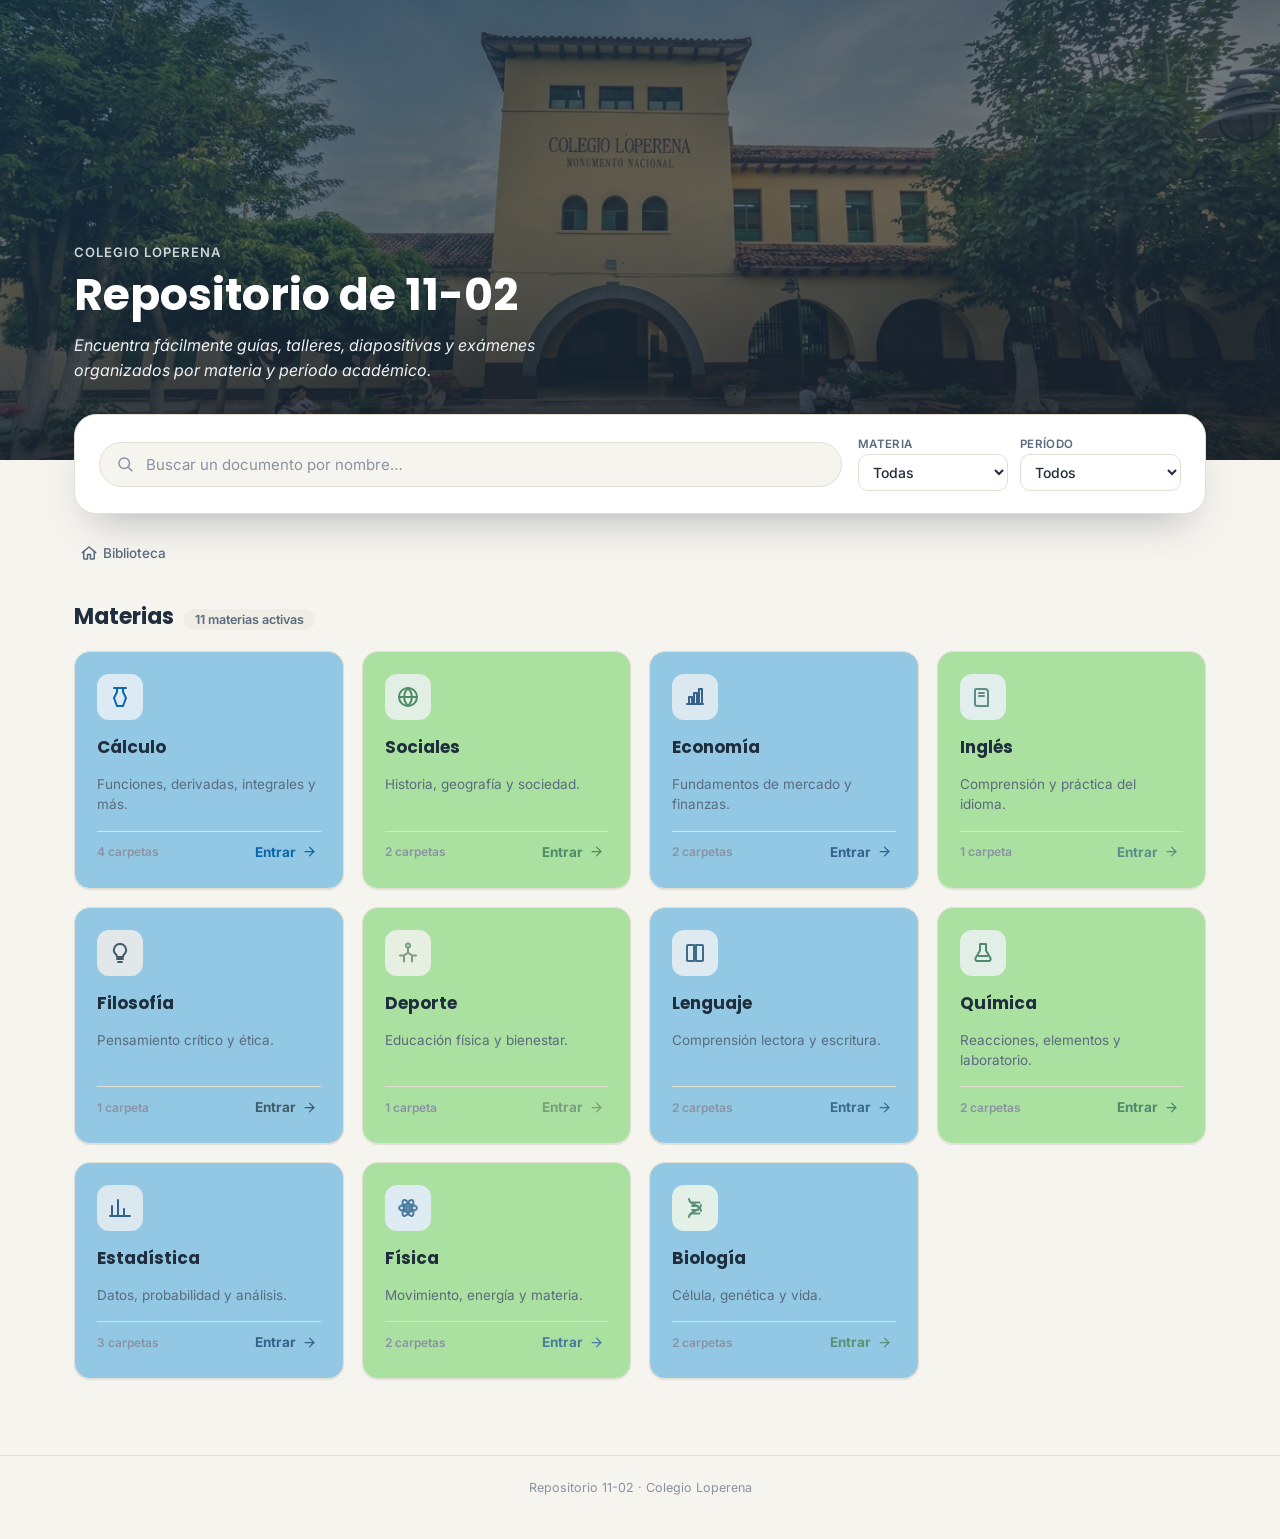
==== index.html @ 890eb3cd "Primera versión de la biblioteca" ====
<!DOCTYPE html>
<html lang="es">
<head>
<meta charset="UTF-8">
<meta name="viewport" content="width=device-width, initial-scale=1.0">
<title>Biblioteca Digital de 11-02</title>
<meta name="description" content="Biblioteca digital del curso: guías, talleres, diapositivas y exámenes organizados por materia y período.">
<link rel="preconnect" href="https://fonts.googleapis.com">
<link rel="preconnect" href="https://fonts.gstatic.com" crossorigin>
<link href="https://fonts.googleapis.com/css2?family=Poppins:wght@500;600;700&family=Inter:wght@400;500;600;700&display=swap" rel="stylesheet">
<link rel="stylesheet" href="css/styles.css">
</head>
<body>

<!-- =====================================================
     HERO / PORTADA
     La imagen se referencia en assets/img/colegio.jpg
     Mientras no exista, se ve un degradado institucional de reemplazo.
====================================================== -->
<header class="hero">
  <div class="hero-media" aria-hidden="true"></div>
  <div class="hero-overlay"></div>
  <div class="hero-content">
    <p class="hero-eyebrow">Colegio Loperena</p>
    <h1>Repositorio de 11-02</h1>
    <p class="hero-subtitle">Encuentra fácilmente guías, talleres, diapositivas y exámenes organizados por materia y período académico.</p>
  </div>
</header>

<!-- Panel de búsqueda flotante, sobrepuesto al borde del hero -->
<div class="wrap">
  <section class="search-panel" aria-label="Buscar documentos">
    <div class="search-field">
      <svg class="ic" viewBox="0 0 24 24"><circle cx="11" cy="11" r="7"/><line x1="21" y1="21" x2="16.3" y2="16.3"/></svg>
      <input type="text" id="searchInput" placeholder="Buscar un documento por nombre…" autocomplete="off">
      <button id="clearSearch" class="icon-btn hidden" title="Limpiar búsqueda" aria-label="Limpiar búsqueda">
        <svg class="ic" viewBox="0 0 24 24"><line x1="18" y1="6" x2="6" y2="18"/><line x1="6" y1="6" x2="18" y2="18"/></svg>
      </button>
    </div>

    <div class="search-filters">
      <label class="filter-select">
        <span>Materia</span>
        <select id="filterSubject">
          <option value="">Todas</option>
        </select>
      </label>
      <label class="filter-select">
        <span>Período</span>
        <select id="filterPeriod">
          <option value="">Todos</option>
        </select>
      </label>
      <button id="resetFilters" class="btn-ghost small hidden">Limpiar filtros</button>
    </div>
  </section>

  <!-- =====================================================
       MIGAS DE PAN
  ====================================================== -->
  <nav class="breadcrumb" id="breadcrumb" aria-label="Ruta de navegación"></nav>

  <!-- =====================================================
       VISTA: RESULTADOS DE BÚSQUEDA / FILTROS
  ====================================================== -->
  <section id="view-results" class="view">
    <div class="section-title">
      <h2>Resultados</h2>
      <span class="count" id="resultsCount"></span>
    </div>
    <div class="doc-grid" id="resultsGrid"></div>
  </section>

  <!-- =====================================================
       VISTA: PÁGINA PRINCIPAL (materias)
  ====================================================== -->
  <section id="view-home" class="view active">
    <div class="section-title">
      <h2>Materias</h2>
      <span class="count" id="subjectCount"></span>
    </div>
    <div class="subject-grid" id="subjectGrid"></div>
  </section>

  <!-- =====================================================
       VISTA: MATERIA (carpetas)
  ====================================================== -->
  <section id="view-subject" class="view">
    <button class="btn-back" id="backFromSubject">
      <svg class="ic" viewBox="0 0 24 24"><line x1="19" y1="12" x2="5" y2="12"/><polyline points="12 19 5 12 12 5"/></svg>
      Volver
    </button>
    <div class="entity-header">
      <div class="entity-icon" id="subjectIcon"></div>
      <div>
        <h2 id="subjectName"></h2>
        <p class="entity-desc" id="subjectDesc"></p>
      </div>
    </div>
    <div class="section-title small">
      <h3>Carpetas</h3>
      <span class="count" id="folderCount"></span>
    </div>
    <div class="folder-grid" id="folderGrid"></div>
  </section>

  <!-- =====================================================
       VISTA: CARPETA (períodos + documentos)
  ====================================================== -->
  <section id="view-folder" class="view">
    <button class="btn-back" id="backFromFolder">
      <svg class="ic" viewBox="0 0 24 24"><line x1="19" y1="12" x2="5" y2="12"/><polyline points="12 19 5 12 12 5"/></svg>
      Volver
    </button>
    <div class="entity-header">
      <div class="entity-icon" id="folderIcon"></div>
      <div>
        <h2 id="folderTitle"></h2>
        <p class="entity-desc" id="folderSubtitle"></p>
      </div>
    </div>

    <div class="period-tabs" id="periodTabs" role="tablist"></div>
    <div class="doc-grid" id="docGrid"></div>
  </section>
</div>

<footer class="site-footer">
  <div class="wrap">
    <p>Repositorio 11-02 · Colegio Loperena</p>
  </div>
</footer>

<script src="js/app.js"></script>
</body>
</html>
---- css/styles.css ----
/* =====================================================================
   BIBLIOTECA DIGITAL 11-02 — Colegio Loperena
   Hoja de estilos — organizada por secciones para fácil mantenimiento
   ===================================================================== */

/* ---------- 1. TOKENS ---------- */
:root{
  /* paleta institucional: azules, verdes, beige, blanco */
  --bg:            #F6F4EF;
  --surface:       #FFFFFF;
  --surface-soft:  #EFEDE4;
  --line:          #E3DFD3;

  --ink:           #1F2D3D;
  --ink-soft:      #5B6B7F;
  --ink-faint:     #8A93A3;

  --primary:       #2F6690;
  --primary-dark:  #234A69;
  --primary-tint:  #DCEAF3;

  --accent-green:  #4E8B67;
  --accent-green-tint: #E1EFE5;

  --current:       #C77D2C;
  --current-tint:  #F7E7D3;

  --radius-lg: 22px;
  --radius-md: 16px;
  --radius-sm: 10px;

  --shadow-sm: 0 1px 2px rgba(31,45,61,.06), 0 1px 0 rgba(31,45,61,.04);
  --shadow-md: 0 10px 24px -14px rgba(31,45,61,.28);
  --shadow-lg: 0 22px 44px -20px rgba(31,45,61,.35);

  --font-display:'Poppins', system-ui, sans-serif;
  --font-body:'Inter', system-ui, sans-serif;
}

*{ box-sizing:border-box; }
html{ scroll-behavior:smooth; }
body{
  margin:0;
  background:var(--bg);
  color:var(--ink);
  font-family:var(--font-body);
  -webkit-font-smoothing:antialiased;
}
h1,h2,h3,h4{ font-family:var(--font-display); margin:0; }
p{ margin:0; }
button{ font-family:inherit; cursor:pointer; }
a{ color:inherit; }
ul{ list-style:none; margin:0; padding:0; }
:focus-visible{ outline:3px solid var(--primary); outline-offset:2px; border-radius:6px; }
@media (prefers-reduced-motion: reduce){
  *{ animation-duration:.001ms !important; transition-duration:.001ms !important; }
}

.wrap{ max-width:1180px; margin:0 auto; padding:0 24px; }
.ic{ width:18px; height:18px; fill:none; stroke:currentColor; stroke-width:2; stroke-linecap:round; stroke-linejoin:round; flex-shrink:0; }
.hidden{ display:none !important; }

/* ---------- 2. HERO / PORTADA ---------- */
.hero{
  position:relative;
  min-height:clamp(320px, 42vw, 460px);
  display:flex;
  align-items:flex-end;
  overflow:hidden;
  isolation:isolate;
}
.hero-media{
  position:absolute; inset:0;
  z-index:0;
  background-image:
    linear-gradient(160deg, rgba(35,74,105,.55) 0%, rgba(31,45,61,.72) 100%),
    url('../assets/img/colegio.jpg');
  background-size:cover;
  background-position:center;
  /* Degradado institucional de respaldo mientras se agrega la foto real */
  background-color:#2C4A61;
  background-image:
    linear-gradient(160deg, rgba(35,74,105,.55) 0%, rgba(31,45,61,.72) 100%),
    url('../assets/img/colegio.jpg'),
    linear-gradient(135deg, #234A69 0%, #2F6690 45%, #4E8B67 100%);
}
.hero-overlay{
  position:absolute; inset:0; z-index:1;
  background:linear-gradient(to top, rgba(20,28,38,.55), rgba(20,28,38,0) 55%);
}
.hero-content{
  position:relative; z-index:2;
  max-width:1180px;
  margin:0 auto;
  padding:0 24px 76px;
  width:100%;
  color:#fff;
}
.hero-eyebrow{
  font-family:var(--font-body);
  font-weight:600;
  font-size:13px;
  letter-spacing:.08em;
  text-transform:uppercase;
  color:#EAF1F7;
  opacity:.85;
  margin-bottom:10px;
}
.hero h1{
  font-size:clamp(28px, 4.4vw, 44px);
  font-weight:700;
  line-height:1.12;
  margin-bottom:14px;
}
.hero-subtitle{
  max-width:560px;
  font-size:16px;
  line-height:1.6;
  color:#EDF1F5;
  font-style:italic;
  font-weight:400;
}

/* ---------- 3. PANEL DE BÚSQUEDA (flotante sobre el hero) ---------- */
.search-panel{
  position:relative;
  z-index:3;
  margin-top:-46px;
  background:var(--surface);
  border-radius:var(--radius-lg);
  box-shadow:var(--shadow-lg);
  border:1px solid var(--line);
  padding:22px 24px;
  display:flex;
  flex-wrap:wrap;
  gap:16px;
  align-items:center;
}
.search-field{
  flex:1 1 280px;
  display:flex; align-items:center; gap:10px;
  background:var(--bg);
  border:1.5px solid var(--line);
  border-radius:999px;
  padding:11px 16px;
  transition:border-color .18s ease, box-shadow .18s ease;
}
.search-field:focus-within{
  border-color:var(--primary);
  box-shadow:0 0 0 4px var(--primary-tint);
}
.search-field .ic{ color:var(--ink-faint); }
.search-field input{
  flex:1;
  border:none; outline:none; background:transparent;
  font-family:var(--font-body); font-size:15px; color:var(--ink);
}
.search-field input::placeholder{ color:var(--ink-faint); }

.search-filters{
  display:flex; align-items:center; gap:12px; flex-wrap:wrap;
}
.filter-select{
  display:flex; flex-direction:column; gap:3px;
  font-size:11.5px; font-weight:600; color:var(--ink-soft);
  text-transform:uppercase; letter-spacing:.03em;
}
.filter-select select{
  font-family:var(--font-body);
  font-size:14px; font-weight:500; color:var(--ink);
  background:var(--surface);
  border:1.5px solid var(--line);
  border-radius:var(--radius-sm);
  padding:8px 10px;
  min-width:150px;
  cursor:pointer;
  transition:border-color .18s ease;
}
.filter-select select:hover{ border-color:var(--primary); }

.icon-btn{
  border:none; background:var(--surface-soft); color:var(--ink-soft);
  width:30px; height:30px; border-radius:50%;
  display:flex; align-items:center; justify-content:center;
  transition:background .15s ease, color .15s ease;
}
.icon-btn:hover{ background:var(--primary-tint); color:var(--primary-dark); }

.btn-ghost{
  border:1.5px solid var(--line);
  background:transparent;
  color:var(--ink-soft);
  border-radius:999px;
  padding:9px 16px;
  font-size:13.5px;
  font-weight:600;
  transition:all .18s ease;
}
.btn-ghost:hover{ border-color:var(--primary); color:var(--primary-dark); background:var(--primary-tint); }
.btn-ghost.small{ padding:7px 14px; font-size:13px; }

/* ---------- 4. MIGAS DE PAN ---------- */
.breadcrumb{
  display:flex; align-items:center; flex-wrap:wrap; gap:6px;
  font-size:13.5px; color:var(--ink-soft);
  margin:26px 0 6px;
  min-height:20px;
}
.breadcrumb button{
  display:flex; align-items:center; gap:5px;
  background:none; border:none; color:var(--ink-soft);
  font-family:var(--font-body); font-size:13.5px; font-weight:500;
  padding:4px 6px; border-radius:8px;
  transition:background .15s ease, color .15s ease;
}
.breadcrumb button:hover{ background:var(--surface-soft); color:var(--ink); }
.breadcrumb .crumb-current{ color:var(--ink); font-weight:700; }
.breadcrumb .sep{ color:var(--ink-faint); display:flex; }
.breadcrumb .sep .ic{ width:14px; height:14px; }

/* ---------- 5. TÍTULOS DE SECCIÓN ---------- */
.section-title{
  display:flex; align-items:baseline; gap:10px;
  margin:34px 0 18px;
}
.section-title.small{ margin:30px 0 14px; }
.section-title h2{ font-size:22px; font-weight:700; }
.section-title h3{ font-size:17px; font-weight:700; }
.section-title .count{
  font-size:12.5px; font-weight:600; color:var(--ink-soft);
  background:var(--surface-soft); padding:3px 11px; border-radius:999px;
}

/* ---------- 6. VISTAS (SPA) ---------- */
.view{ display:none; }
.view.active{ display:block; }

/* ---------- 7. TARJETAS DE MATERIA ---------- */
.subject-grid{
  display:grid;
  grid-template-columns:repeat(auto-fill, minmax(250px,1fr));
  gap:18px;
  padding-bottom:12px;
}
.subject-card{
  position:relative;
  background:var(--card-bg);
  border:1px solid var(--line);
  border-radius:var(--radius-md);
  padding:22px;
  display:flex; flex-direction:column; gap:14px;
  box-shadow:var(--shadow-sm);
  transition:transform .2s cubic-bezier(.2,.8,.3,1), box-shadow .2s ease, border-color .2s ease;
}
.subject-card:hover{
  transform:translateY(-4px);
  box-shadow:var(--shadow-md);
  border-color:var(--card-tint, var(--primary));
}
.subject-card .sc-icon{
  width:46px; height:46px;
  border-radius:12px;
  display:flex; align-items:center; justify-content:center;
  background:var(--card-tint-bg, var(--primary-tint));
  color:var(--card-tint, var(--primary));
}
.subject-card .sc-icon .ic{ width:24px; height:24px; }
.subject-card h3{ font-size:17px; font-weight:700; }
.subject-card .sc-desc{ font-size:13.5px; color:var(--ink-soft); line-height:1.5; flex:1; }
.subject-card .sc-footer{
  display:flex; align-items:center; justify-content:space-between;
  padding-top:6px; border-top:1px solid var(--line);
  margin-top:2px;
}
.sc-count{ font-size:12px; color:var(--ink-faint); font-weight:600; }
.btn-enter{
  display:flex; align-items:center; gap:6px;
  background:none; border:none;
  font-size:13.5px; font-weight:700; color:var(--card-tint, var(--primary));
  padding:6px 4px;
  transition:gap .18s ease;
}
.btn-enter:hover{ gap:10px; }
.btn-enter .ic{ width:15px; height:15px; }

/* Tarjetas azules */
.subject-card:nth-child(odd){
    --card-bg:#92c8e3;
}

/* Tarjetas verdes */
.subject-card:nth-child(even){
    --card-bg:#9dde93da;
}

/* ---------- 8. ENCABEZADO DE ENTIDAD (materia / carpeta) ---------- */
.btn-back{
  display:inline-flex; align-items:center; gap:7px;
  background:var(--surface); border:1.5px solid var(--line);
  border-radius:999px; padding:8px 16px 8px 12px;
  font-size:13.5px; font-weight:600; color:var(--ink-soft);
  margin-top:6px;
  transition:all .18s ease;
}
.btn-back:hover{ border-color:var(--primary); color:var(--primary-dark); background:var(--primary-tint); }

.entity-header{
  display:flex; align-items:center; gap:16px;
  margin:20px 0 4px;
}
.entity-icon{
  width:58px; height:58px; border-radius:16px;
  display:flex; align-items:center; justify-content:center;
  background:var(--card-tint-bg, var(--primary-tint));
  color:var(--card-tint, var(--primary));
  flex-shrink:0;
}
.entity-icon .ic{ width:28px; height:28px; }
.entity-header h2{ font-size:25px; font-weight:700; }
.entity-desc{ font-size:13.5px; color:var(--ink-soft); margin-top:3px; }

/* ---------- 9. CARPETAS ---------- */
.folder-grid{
  display:grid;
  grid-template-columns:repeat(auto-fill, minmax(210px,1fr));
  gap:16px;
}
.folder-card{
  display:flex; align-items:center; gap:14px;
  background:var(--surface);
  border:1px solid var(--line);
  border-radius:var(--radius-md);
  padding:18px;
  transition:transform .18s ease, box-shadow .18s ease, border-color .18s ease;
}
.folder-card:hover{
  transform:translateY(-3px);
  box-shadow:var(--shadow-md);
  border-color:var(--card-tint, var(--primary));
}
.folder-card .fc-icon{
  width:42px; height:42px; border-radius:11px;
  display:flex; align-items:center; justify-content:center;
  background:var(--card-tint-bg, var(--primary-tint));
  color:var(--card-tint, var(--primary));
  flex-shrink:0;
}
.folder-card .fc-icon .ic{ width:21px; height:21px; }
.folder-card .fc-name{ font-size:15px; font-weight:700; text-align:left; }
.folder-card .fc-count{ font-size:12px; color:var(--ink-faint); margin-top:2px; }

/* ---------- 10. PESTAÑAS DE PERÍODO ---------- */
.period-tabs{
  display:flex; gap:8px; flex-wrap:wrap;
  margin:24px 0 22px;
}
.period-tab{
  position:relative;
  display:flex; align-items:center; gap:8px;
  background:var(--surface);
  border:1.5px solid var(--line);
  border-radius:999px;
  padding:9px 16px;
  font-weight:600; font-size:13.5px; color:var(--ink-soft);
  transition:all .18s ease;
}
.period-tab .badge{
  font-size:11px; font-weight:700;
  background:var(--surface-soft); color:var(--ink-soft);
  border-radius:999px; padding:1px 7px;
}
.period-tab.active{
  background:var(--primary); border-color:var(--primary); color:#fff;
}
.period-tab.active .badge{ background:rgba(255,255,255,.22); color:#fff; }
.period-tab.is-current:not(.active){ border-color:var(--current); color:var(--current); }
.period-tab.is-current:not(.active) .badge{ background:var(--current-tint); color:var(--current); }
.period-tab .tag-current{
  font-size:10px; font-weight:700; text-transform:uppercase; letter-spacing:.03em;
  background:var(--current); color:#5f8b4d; border-radius:999px; padding:2px 7px;
}
.period-tab.active .tag-current{ background:rgba(255,255,255,.25); }

/* ---------- 11. TARJETAS DE DOCUMENTO ---------- */
.doc-grid{
  display:grid;
  grid-template-columns:repeat(auto-fill, minmax(270px,1fr));
  gap:14px;
}
.doc-card{
  display:flex; flex-direction:column; gap:12px;
  background:var(--surface);
  border:1px solid var(--line);
  border-radius:var(--radius-md);
  padding:18px;
  transition:box-shadow .18s ease, border-color .18s ease;
}
.doc-card:hover{ box-shadow:var(--shadow-md); border-color:var(--primary); }
.doc-top{ display:flex; align-items:flex-start; gap:12px; }
.doc-pdf-icon{
  width:38px; height:38px; border-radius:10px;
  background:#FBEAE8; color:#C24A3B;
  display:flex; align-items:center; justify-content:center;
  flex-shrink:0;
}
.doc-pdf-icon .ic{ width:19px; height:19px; }
.doc-title{ font-size:14.5px; font-weight:700; line-height:1.35; }
.doc-meta-list{
  display:flex; flex-wrap:wrap; gap:6px 10px;
  font-size:12px; color:var(--ink-soft);
}
.doc-meta-list span{ display:flex; align-items:center; gap:4px; }
.doc-meta-list .ic{ width:13px; height:13px; color:var(--ink-faint); }
.doc-actions{ display:flex; gap:8px; margin-top:2px; }
.doc-btn{
  flex:1;
  display:flex; align-items:center; justify-content:center; gap:6px;
  border:1.5px solid var(--line);
  background:var(--surface);
  border-radius:var(--radius-sm);
  padding:9px 10px;
  font-size:13px; font-weight:700; color:var(--ink);
  text-decoration:none;
  transition:all .16s ease;
}
.doc-btn .ic{ width:15px; height:15px; }
.doc-btn.primary{ background:var(--primary); border-color:var(--primary); color:#fff; }
.doc-btn.primary:hover{ background:var(--primary-dark); }
.doc-btn:not(.primary):hover{ border-color:var(--primary); color:var(--primary-dark); background:var(--primary-tint); }

/* ---------- 12. ESTADO VACÍO ---------- */
.empty-state{
  grid-column:1 / -1;
  border:1.5px dashed var(--line);
  border-radius:var(--radius-md);
  padding:38px 20px;
  text-align:center;
  color:var(--ink-soft);
  font-size:14px;
  line-height:1.6;
  background:var(--surface-soft);
}
.empty-state .ee-icon{
  width:34px; height:34px; margin:0 auto 10px;
  color:var(--ink-faint);
}

/* ---------- 13. PIE DE PÁGINA ---------- */
.site-footer{
  margin-top:64px;
  padding:24px 0 44px;
  border-top:1px solid var(--line);
  color:var(--ink-faint);
  font-size:12.5px;
  text-align:center;
}

/* ---------- 14. RESPONSIVE ---------- */
@media (max-width:720px){
  .search-panel{ flex-direction:column; align-items:stretch; padding:18px; }
  .search-filters{ justify-content:space-between; }
  .filter-select select{ min-width:0; width:100%; }
  .hero-content{ padding-bottom:64px; }
}
@media (max-width:480px){
  .doc-actions{ flex-direction:column; }
  .subject-grid, .folder-grid, .doc-grid{ grid-template-columns:1fr; }
}
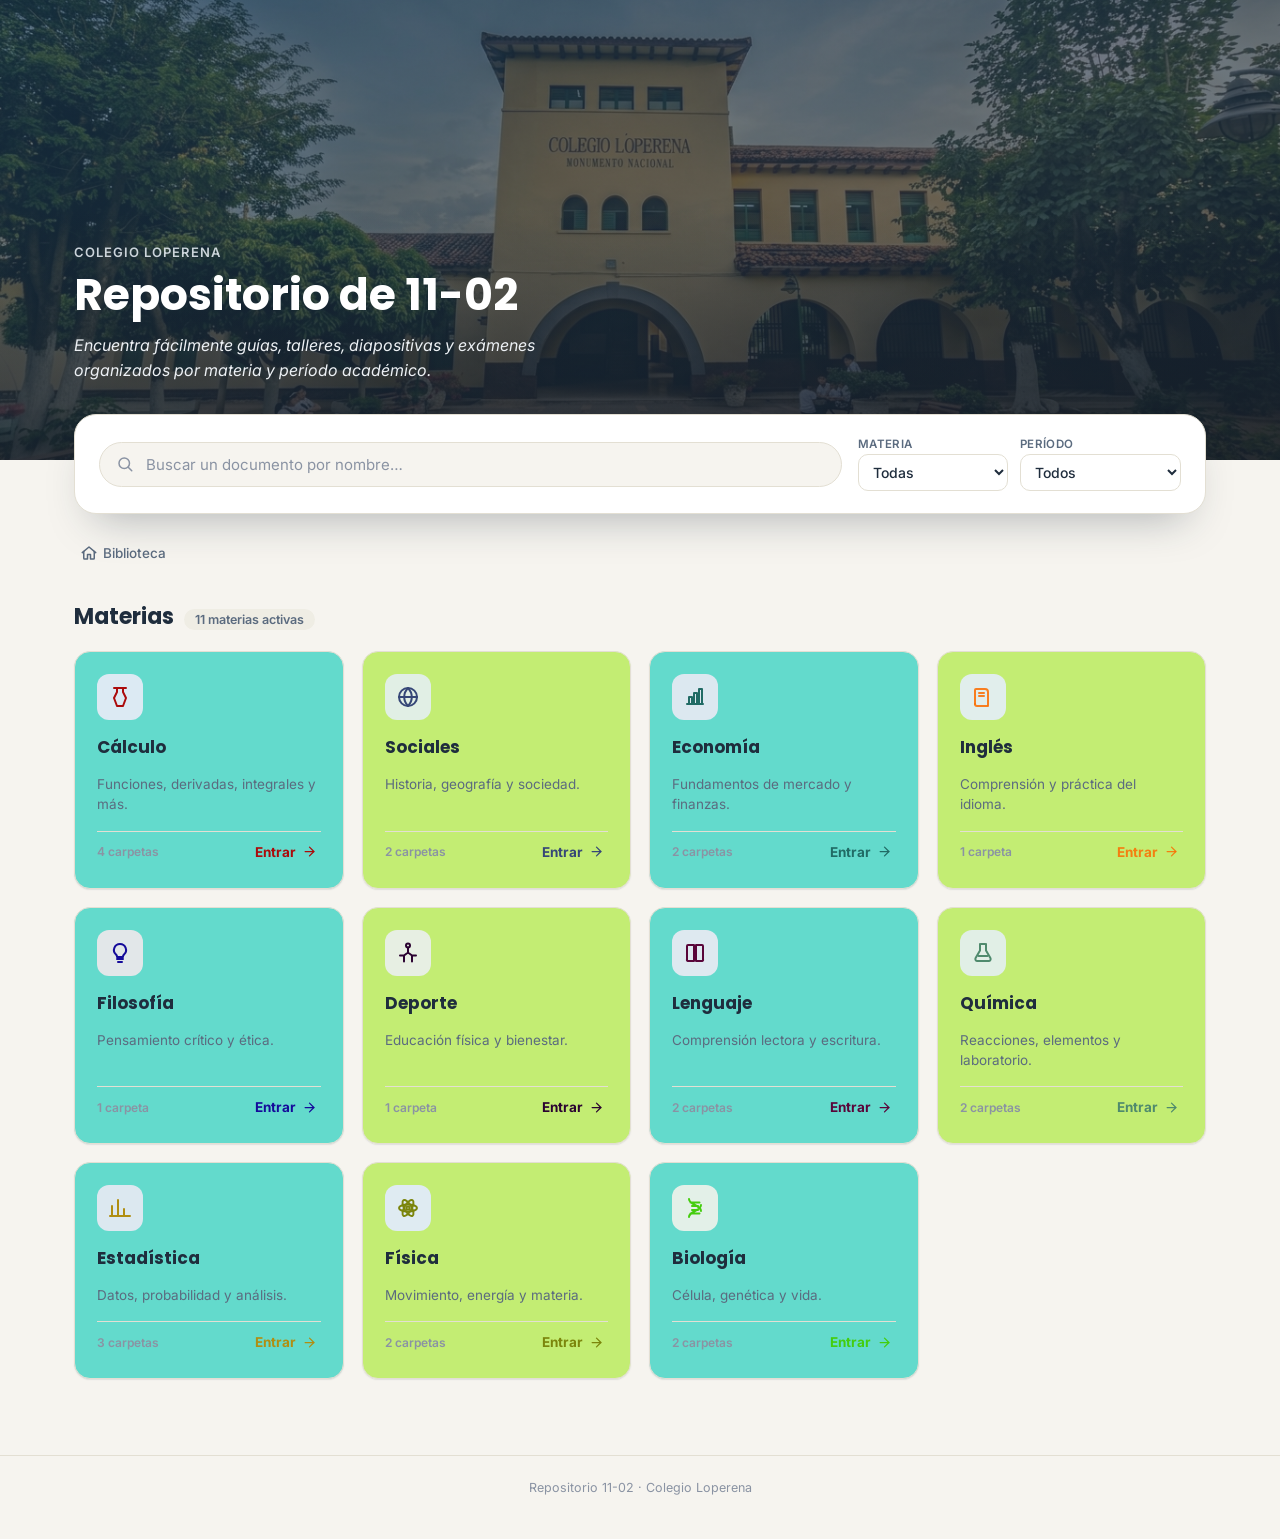
==== commit 3e8dd2c0: "nombre de url y colores de iconos" ====
--- a/index.html
+++ b/index.html
@@ -3,8 +3,8 @@
 <head>
 <meta charset="UTF-8">
 <meta name="viewport" content="width=device-width, initial-scale=1.0">
-<title>Biblioteca Digital de 11-02</title>
-<meta name="description" content="Biblioteca digital del curso: guías, talleres, diapositivas y exámenes organizados por materia y período.">
+<title>Portafolio Digital 11-02</title>
+<meta name="description" content="Portafolio digital del curso: guías, talleres, diapositivas y exámenes organizados por materia y período.">
 <link rel="preconnect" href="https://fonts.googleapis.com">
 <link rel="preconnect" href="https://fonts.gstatic.com" crossorigin>
 <link href="https://fonts.googleapis.com/css2?family=Poppins:wght@500;600;700&family=Inter:wght@400;500;600;700&display=swap" rel="stylesheet">
--- a/css/styles.css
+++ b/css/styles.css
@@ -285,12 +285,12 @@
 
 /* Tarjetas azules */
 .subject-card:nth-child(odd){
-    --card-bg:#92c8e3;
+    --card-bg:#63dacc;
 }
 
 /* Tarjetas verdes */
 .subject-card:nth-child(even){
-    --card-bg:#9dde93da;
+    --card-bg:#bbed5eda;
 }
 
 /* ---------- 8. ENCABEZADO DE ENTIDAD (materia / carpeta) ---------- */
@@ -399,7 +399,7 @@
 .doc-top{ display:flex; align-items:flex-start; gap:12px; }
 .doc-pdf-icon{
   width:38px; height:38px; border-radius:10px;
-  background:#FBEAE8; color:#C24A3B;
+  background:#ddca8d; color:#cd412f;
   display:flex; align-items:center; justify-content:center;
   flex-shrink:0;
 }
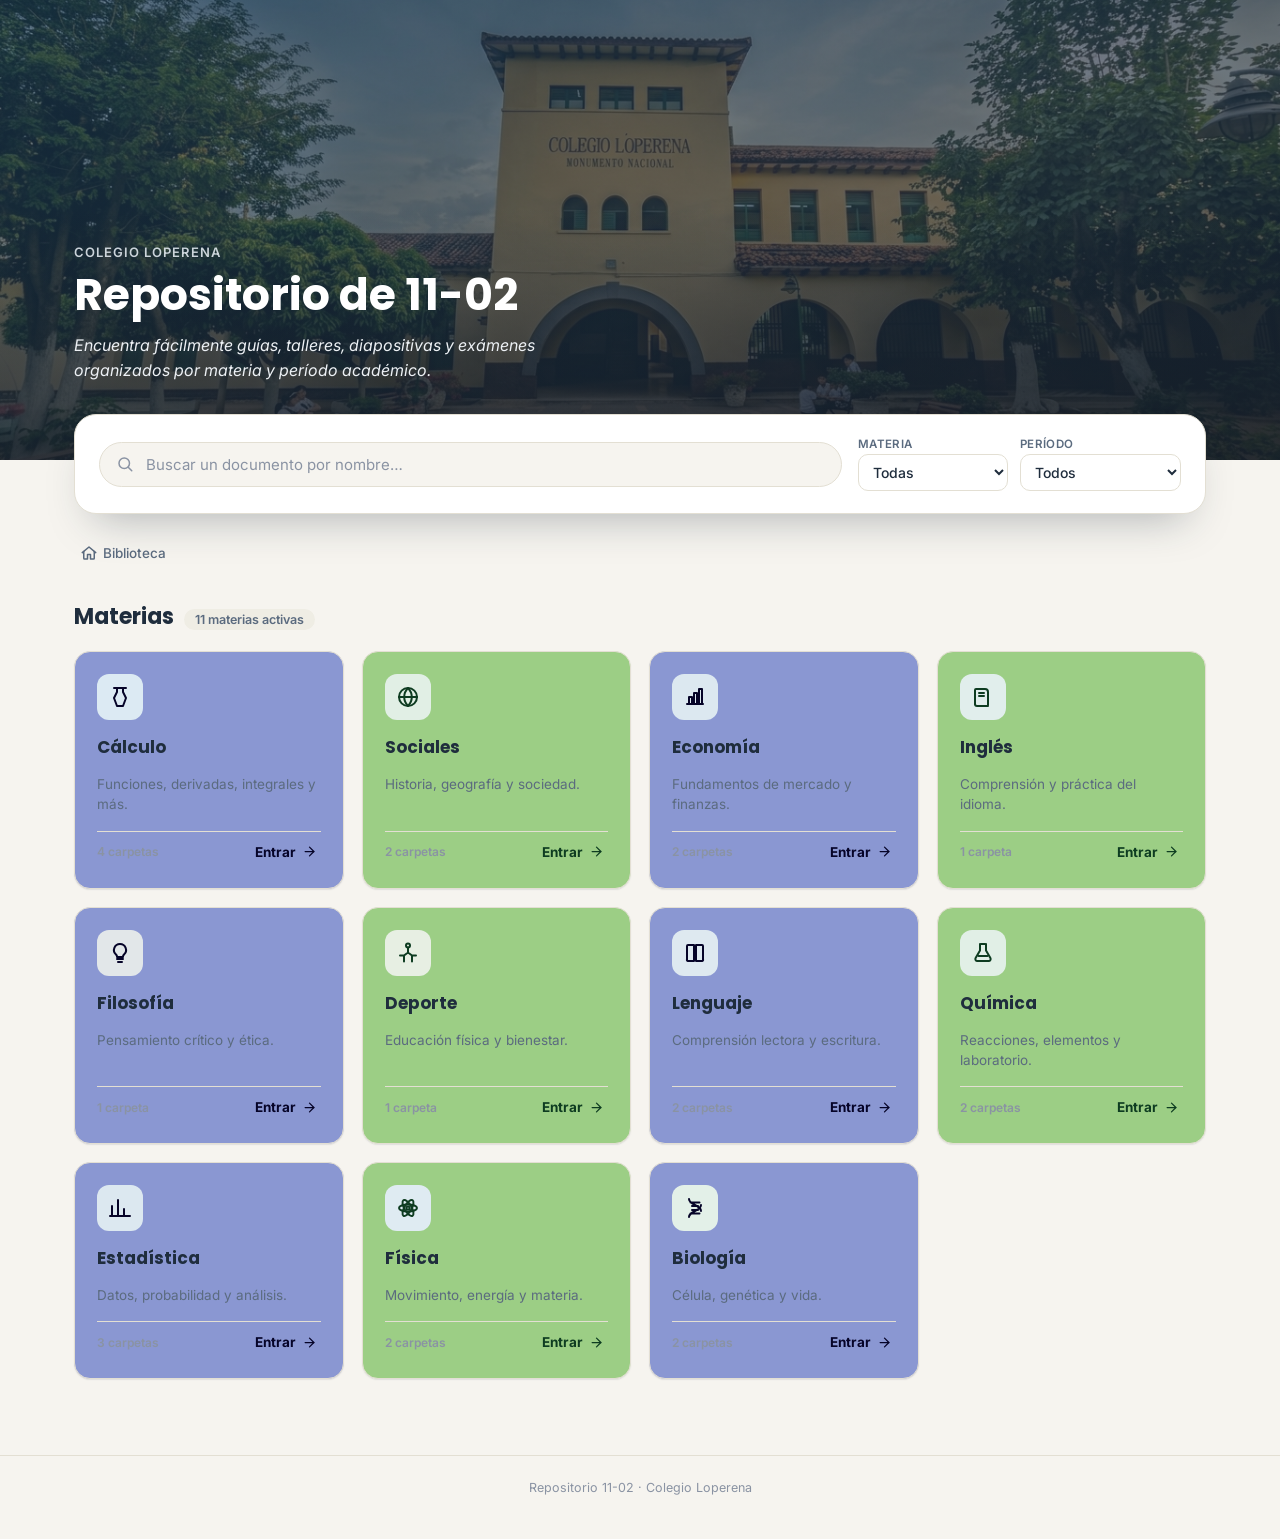
==== commit f0088dfc: "colores tarjetas e iconos y favicon" ====
--- a/index.html
+++ b/index.html
@@ -4,6 +4,7 @@
 <meta charset="UTF-8">
 <meta name="viewport" content="width=device-width, initial-scale=1.0">
 <title>Portafolio Digital 11-02</title>
+<link rel="icon" type="image/png" href="assets/img/favicon.png">
 <meta name="description" content="Portafolio digital del curso: guías, talleres, diapositivas y exámenes organizados por materia y período.">
 <link rel="preconnect" href="https://fonts.googleapis.com">
 <link rel="preconnect" href="https://fonts.gstatic.com" crossorigin>
--- a/css/styles.css
+++ b/css/styles.css
@@ -285,12 +285,12 @@
 
 /* Tarjetas azules */
 .subject-card:nth-child(odd){
-    --card-bg:#63dacc;
+    --card-bg:#8a97d2;
 }
 
 /* Tarjetas verdes */
 .subject-card:nth-child(even){
-    --card-bg:#bbed5eda;
+    --card-bg:#8dc973da;
 }
 
 /* ---------- 8. ENCABEZADO DE ENTIDAD (materia / carpeta) ---------- */
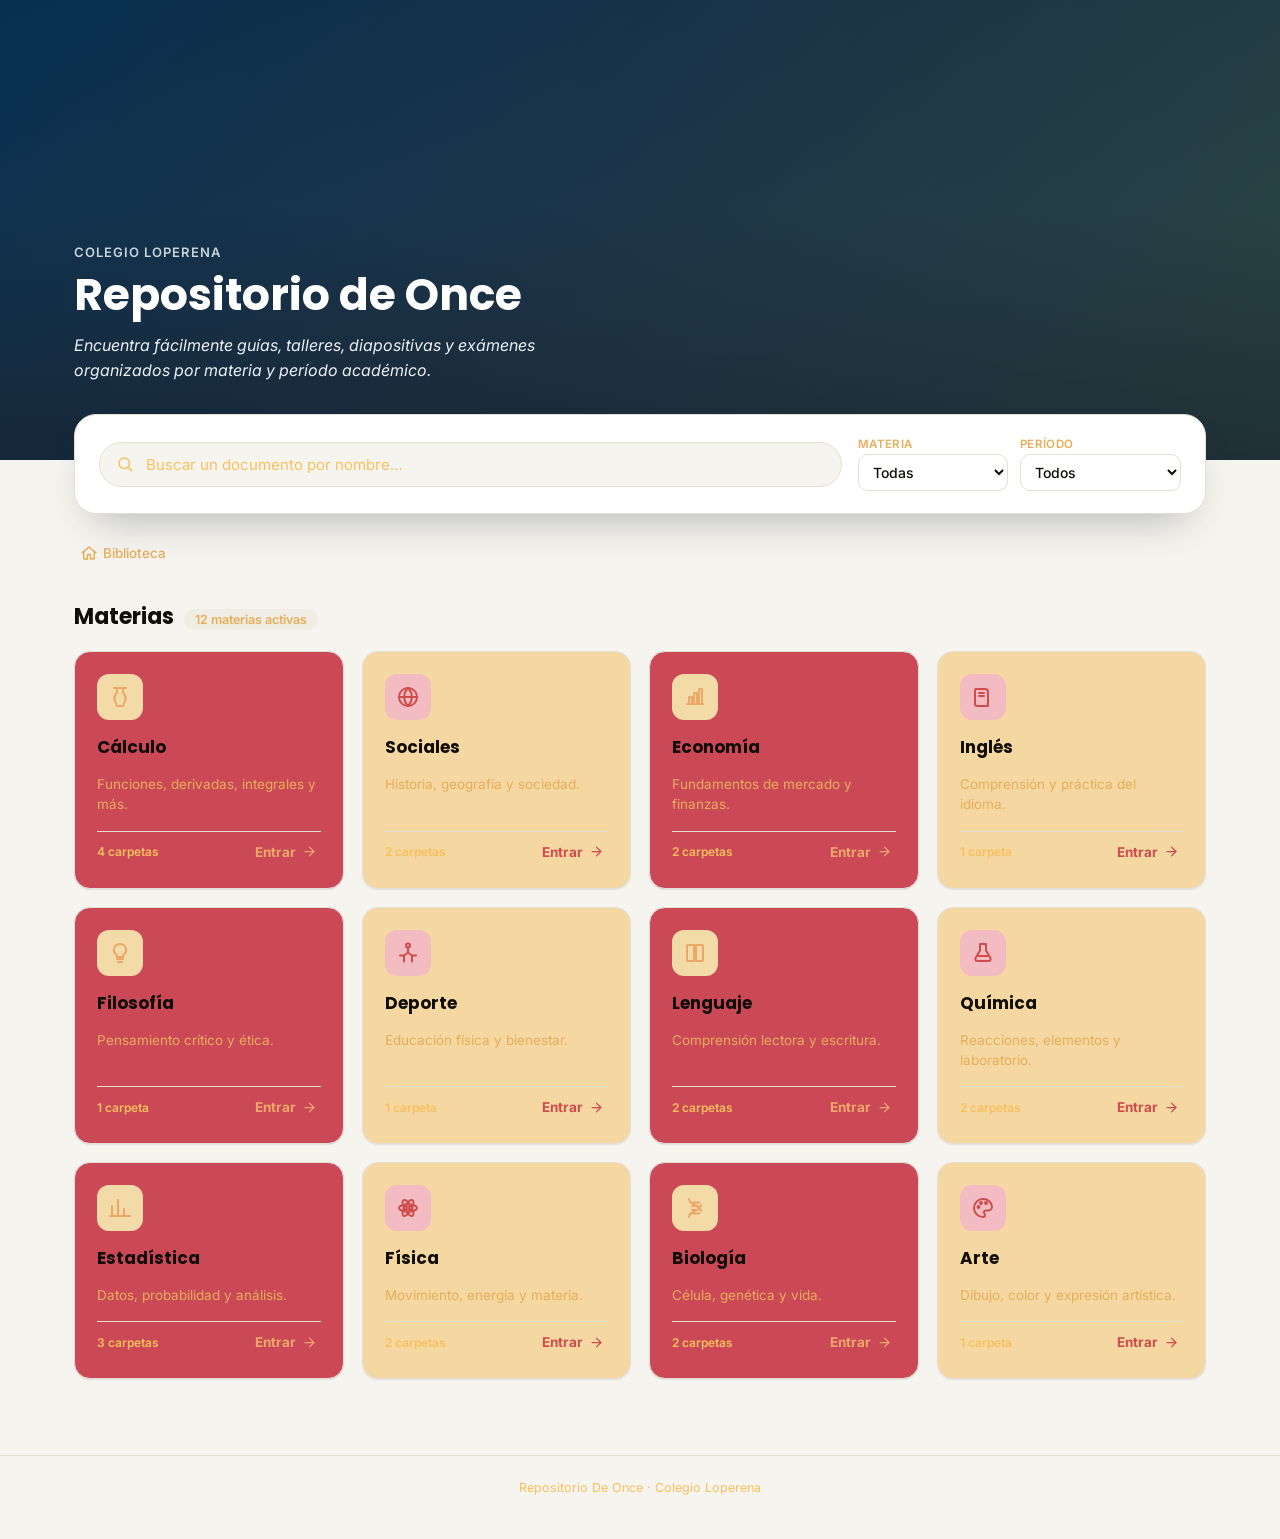
==== commit ce83595c: "xdd" ====
--- a/index.html
+++ b/index.html
@@ -3,7 +3,7 @@
 <head>
 <meta charset="UTF-8">
 <meta name="viewport" content="width=device-width, initial-scale=1.0">
-<title>Portafolio Digital 11-02</title>
+<title>Portafolio Digital De Once</title>
 <link rel="icon" type="image/png" href="assets/img/favicon.png">
 <meta name="description" content="Portafolio digital del curso: guías, talleres, diapositivas y exámenes organizados por materia y período.">
 <link rel="preconnect" href="https://fonts.googleapis.com">
@@ -23,7 +23,7 @@
   <div class="hero-overlay"></div>
   <div class="hero-content">
     <p class="hero-eyebrow">Colegio Loperena</p>
-    <h1>Repositorio de 11-02</h1>
+    <h1>Repositorio de Once</h1>
     <p class="hero-subtitle">Encuentra fácilmente guías, talleres, diapositivas y exámenes organizados por materia y período académico.</p>
   </div>
 </header>
@@ -128,7 +128,7 @@
 
 <footer class="site-footer">
   <div class="wrap">
-    <p>Repositorio 11-02 · Colegio Loperena</p>
+    <p>Repositorio De Once · Colegio Loperena</p>
   </div>
 </footer>
 
--- a/css/styles.css
+++ b/css/styles.css
@@ -11,18 +11,18 @@
   --surface-soft:  #EFEDE4;
   --line:          #E3DFD3;
 
-  --ink:           #1F2D3D;
-  --ink-soft:      #5B6B7F;
-  --ink-faint:     #8A93A3;
+  --ink:           #110d08;
+  --ink-soft:      #e6ae5a;
+  --ink-faint:     #f7c05c;
 
   --primary:       #2F6690;
-  --primary-dark:  #234A69;
+  --primary-dark:  #3c5a72;
   --primary-tint:  #DCEAF3;
 
   --accent-green:  #4E8B67;
   --accent-green-tint: #E1EFE5;
 
-  --current:       #C77D2C;
+  --current:       #c58846;
   --current-tint:  #F7E7D3;
 
   --radius-lg: 22px;
@@ -78,11 +78,11 @@
   background-size:cover;
   background-position:center;
   /* Degradado institucional de respaldo mientras se agrega la foto real */
-  background-color:#2C4A61;
+  background-color:#471717;
   background-image:
-    linear-gradient(160deg, rgba(35,74,105,.55) 0%, rgba(31,45,61,.72) 100%),
+    linear-gradient(160deg, rgba(0, 0, 0, 0.55) 0%, rgba(31,45,61,.72) 100%),
     url('../assets/img/colegio.jpg'),
-    linear-gradient(135deg, #234A69 0%, #2F6690 45%, #4E8B67 100%);
+    linear-gradient(135deg, #0e68b1 0%, #2F6690 45%, #4E8B67 100%);
 }
 .hero-overlay{
   position:absolute; inset:0; z-index:1;
@@ -285,12 +285,12 @@
 
 /* Tarjetas azules */
 .subject-card:nth-child(odd){
-    --card-bg:#8a97d2;
+    --card-bg:#be0e23be;
 }
 
 /* Tarjetas verdes */
 .subject-card:nth-child(even){
-    --card-bg:#8dc973da;
+    --card-bg:#f5d395da;
 }
 
 /* ---------- 8. ENCABEZADO DE ENTIDAD (materia / carpeta) ---------- */
@@ -399,7 +399,7 @@
 .doc-top{ display:flex; align-items:flex-start; gap:12px; }
 .doc-pdf-icon{
   width:38px; height:38px; border-radius:10px;
-  background:#ddca8d; color:#cd412f;
+  background:#ddca8d; color:#e63f29;
   display:flex; align-items:center; justify-content:center;
   flex-shrink:0;
 }
